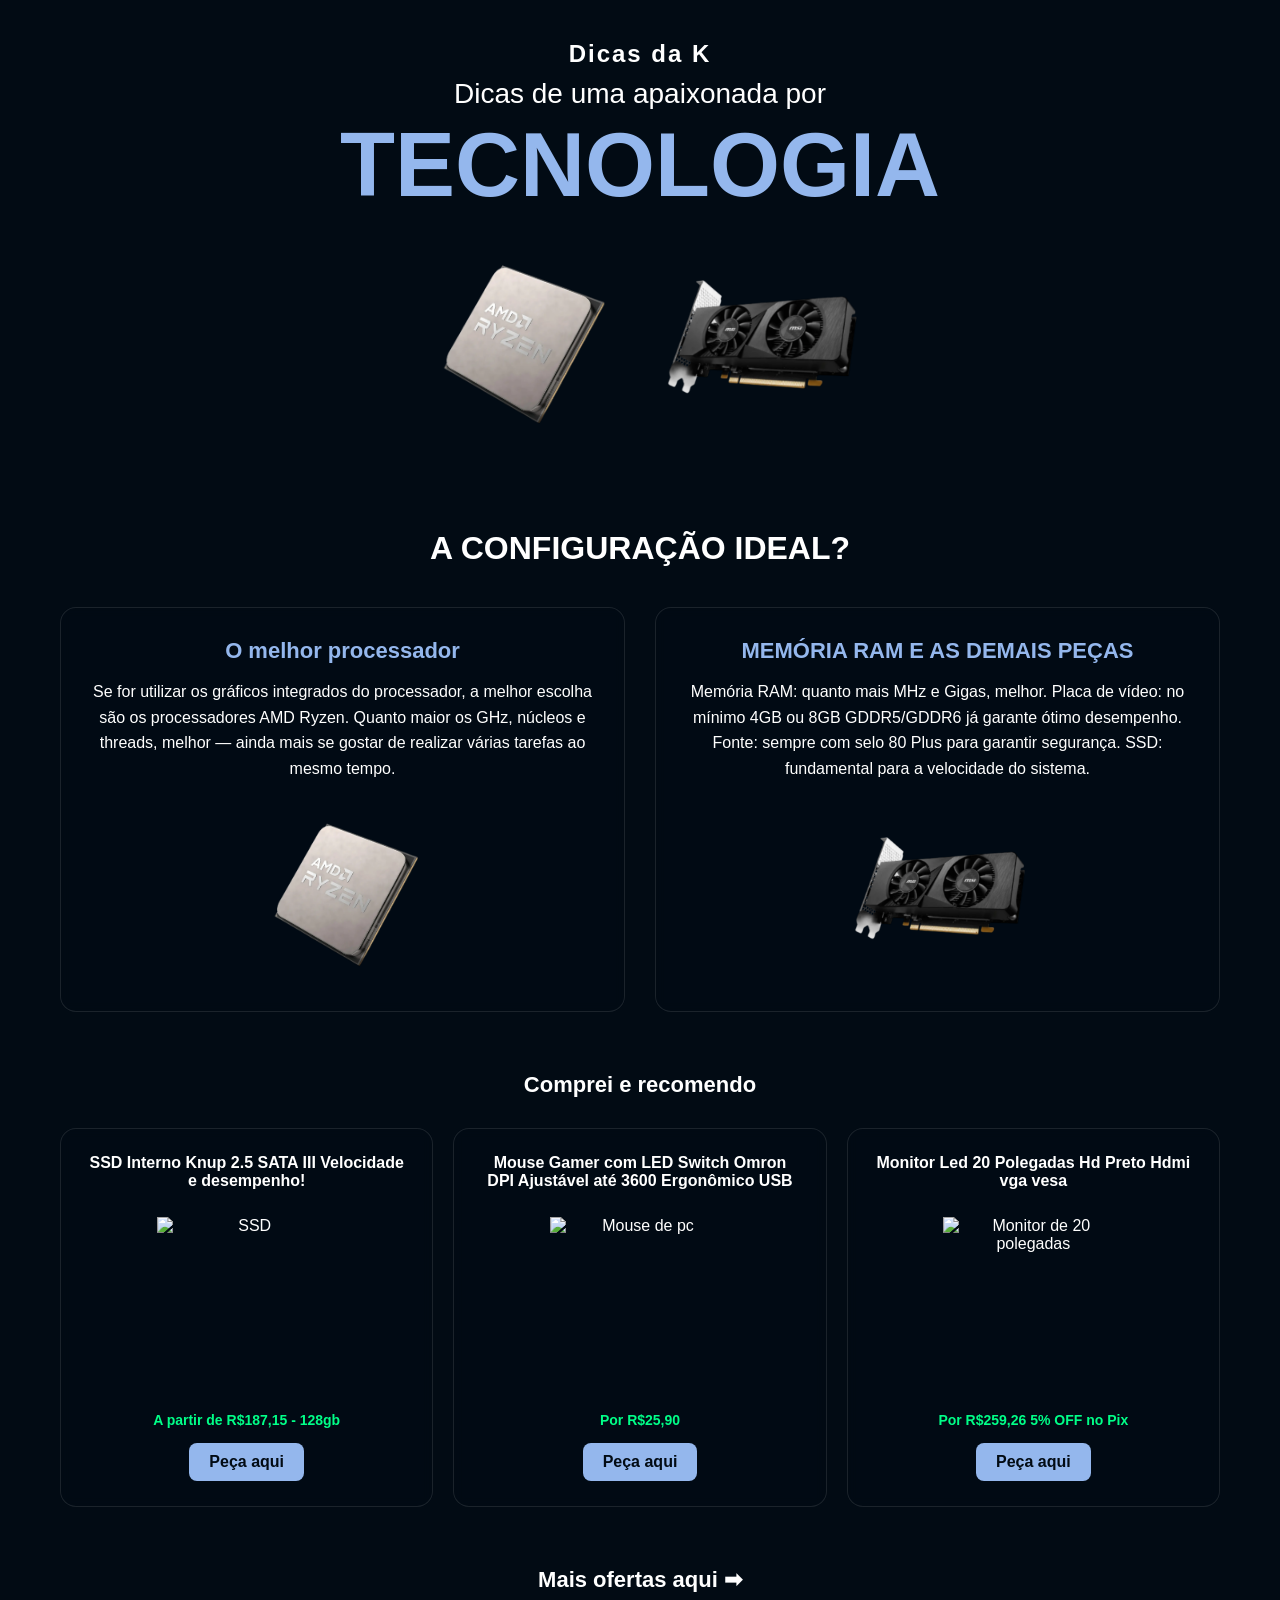
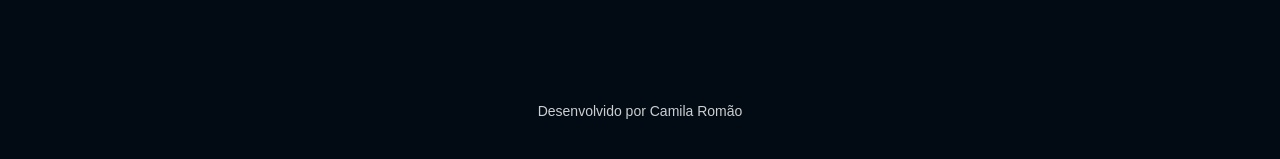
==== index.html @ dd5c5b50 "Add files via upload" ====
<!DOCTYPE html>
<html lang="pt-br">
<head>
    <meta charset="UTF-8">
    <meta name="viewport" content="width=device-width, initial-scale=1.0">
    <link rel="stylesheet" href="globals.css">
    <link rel="stylesheet" href="style.css">
    <title>Dicas da K</title>
</head>
<body>

    <canvas id="matrixCanvas"></canvas>

    <div class="site-wrapper">
        
        <header class="box">
            <h1 class="nome-site">Dicas da K</h1>
            <h2 class="titulo">Dicas de uma apaixonada por</h2>
            <p class="subtitulo">TECNOLOGIA</p>

            <div class="imagens-header">
                <img class="img-cabecalho" src="assets/processador.png" alt="Processador">
                <img class="img-cabecalho" src="assets/placadevideo.png" alt="Placa de Vídeo">
            </div>
        </header>

        <main class="dicas">
            <h2 class="dicas-titulo">A CONFIGURAÇÃO IDEAL?</h2>

            <div class="grid-dicas">
                <article class="card-dica">
                    <h2>O melhor processador</h2>
                    <p class="dica-cpu"> Se for utilizar os gráficos integrados do processador, a melhor escolha são os processadores AMD Ryzen. Quanto maior os GHz, núcleos e threads, melhor — ainda mais se gostar de realizar várias tarefas ao mesmo tempo.</p>
                    <img class="img-dica" src="assets/processador.png" alt="Processador">
                </article>

                <article class="card-dica">
                    <h2>MEMÓRIA RAM E AS DEMAIS PEÇAS</h2>
                    <p class="demais-pecas">Memória RAM: quanto mais MHz e Gigas, melhor. Placa de vídeo: no mínimo 4GB ou 8GB GDDR5/GDDR6 já garante ótimo desempenho. Fonte: sempre com selo 80 Plus para garantir segurança. SSD: fundamental para a velocidade do sistema.</p>
                    <img class="img-dica" src="assets/placadevideo.png" alt="Placa de vídeo">
                </article>
            </div>
        </main>


        <section class="secao-recomendo">
            <h2 class="Comprei-recomendo">Comprei e recomendo</h2> 

            <div class="grid-vendas">

                <div class="card-produto">
                    <h3 class="texto-produto">SSD Interno Knup 2.5 SATA III Velocidade e desempenho!</h3>
                    <img class="img-produto" src="https://down-br.img.susercontent.com/file/br-11134207-820m8-mpgzy8grnksm62@resize_w450_nl.webp" alt="SSD">
                    <p class="preco-produto">A partir de R$187,15 - 128gb</p>
                    <a class="btn-compra" href="https://s.shopee.com.br/5LBsvKRLIy" target="_blank" rel="noopener noreferrer">Peça aqui</a>
                </div>

                <div class="card-produto">
                    <h3 class="texto-produto">Mouse Gamer com LED Switch Omron DPI Ajustável até 3600 Ergonômico USB</h3>
                    <img class="img-produto" src="https://down-br.img.susercontent.com/file/br-11134207-7r98o-m8m84liip3f5a5@resize_w450_nl.webp" alt="Mouse de pc">
                    <p class="preco-produto">Por R$25,90</p>
                    <a class="btn-compra" href="https://s.shopee.com.br/7fZnhoZXbZ" target="_blank" rel="noopener noreferrer">Peça aqui</a>
                </div>

                <div class="card-produto">
                    <h3 class="texto-produto">Monitor Led 20 Polegadas Hd Preto Hdmi vga vesa</h3>
                    <img class="img-produto" src="https://http2.mlstatic.com/D_NQ_NP_2X_863840-MLA91950622835_092025-F.webp" alt="Monitor de 20 polegadas">
                    <p class="preco-produto">Por R$259,26 5% OFF no Pix</p>
                    <a class="btn-compra" href="https://meli.la/2xfaMqK" target="_blank" rel="noopener noreferrer">Peça aqui</a>
                </div>
            </div>

            <div class="mais-ofertas">
             <a class="mais-ofertas-aqui" href="https://meli.la/18ugMSY" target="_blank" rel="noopener noreferrer">Mais ofertas aqui ➡</a> 
            </div>
            </section>

        <footer>
            Desenvolvido por Camila Romão
        </footer>

    </div>

    <script src="script.js"></script>
</body>
</html>
---- globals.css ----
@import url("https://cdnjs.cloudflare.com/ajax/libs/meyer-reset/2.0/reset.min.css");

* {
    -webkit-font-smoothing: antialiased;
    box-sizing: border-box;
}

html,
body {
    margin: 0;
    min-height: 100%;
}

button:focus-visible {
    outline: 2px solid #4a90e2 !important;
    outline: -webkit-focus-ring-color auto 5px !important;
}

a {
    text-decoration: none;
}
---- style.css ----
* {
    margin: 0;
    padding: 0;
    box-sizing: border-box;
    font-family: 'Inter', Arial, Helvetica, sans-serif;
}

body {
    background-color: #020b14;
    color: #FFFFFF;
    overflow-x: hidden;
}

/* Canvas da animação Matrix no fundo */
#matrixCanvas {
    position: fixed;
    top: 0;
    left: 0;
    width: 100vw;
    height: 100vh;
    z-index: -1;
}

/* Wrapper centralizado */
.site-wrapper {
    width: 100%;
    max-width: 1200px;
    margin: 0 auto;
    padding: 20px;
    display: flex;
    flex-direction: column;
    gap: 60px;
}

/* ==========================================================
   HEADER / HERO
   ========================================================== */
.box {
    display: flex;
    flex-direction: column;
    align-items: center;
    text-align: center;
    padding-top: 20px;
}

.nome-site {
    font-size: 24px;
    letter-spacing: 2px;
    margin-bottom: 10px;
}

.titulo {
    font-size: 28px;
    font-weight: 400;
}

.subtitulo {
    font-size: 90px;
    font-weight: 800;
    line-height: 1;
    margin: 10px 0 30px 0;
    color: #94B7ED;
}

.imagens-header {
    display: flex;
    justify-content: center;
    gap: 40px;
    margin-bottom: 30px;
}

.img-cabecalho {
    width: 200px;
    height: 200px;
    object-fit: contain;
}

.dicas-abaixo, .mercado-livre {
    font-size: 18px;
    color: #FFFFFF;
    text-decoration: none;
    font-weight: 600;
}

.mercado-livre:hover {
    color: #94B7ED;
}

/* ==========================================================
   DICAS
   ========================================================== */
.dicas-titulo {
    text-align: center;
    font-size: 32px;
    margin-bottom: 40px;
}

.grid-dicas {
    display: flex;
    gap: 30px;
}

.card-dica {
    background: rgba(2, 11, 20, 0.75);
    border: 1px solid rgba(255, 255, 255, 0.1);
    border-radius: 16px;
    padding: 30px;
    flex: 1;
    display: flex;
    flex-direction: column;
    align-items: center;
    text-align: center;
    backdrop-filter: blur(5px);
}

.card-dica h2 {
    font-size: 22px;
    margin-bottom: 15px;
    color: #94B7ED;
}

.card-dica p {
    font-size: 16px;
    line-height: 1.6;
    margin-bottom: 20px;
}

.img-dica {
    width: 180px;
    height: 180px;
    object-fit: contain;
    margin-top: auto;
}

/* ==========================================================
   VENDAS / OFERTAS
   ========================================================== */
.secao-recomendo {
    display: flex;
    flex-direction: column;
    align-items: center;
}

.Comprei-recomendo {
    font-size: 22px;
    color: #FFFFFF;
    text-decoration: none;
    margin-bottom: 30px;
    font-weight: bold;
}

.grid-vendas {
    display: flex;
    justify-content: space-between;
    gap: 20px;
    width: 100%;
}

.card-produto {
    background: rgba(2, 11, 20, 0.75);
    border: 1px solid rgba(255, 255, 255, 0.1);
    border-radius: 16px;
    padding: 25px;
    flex: 1;
    display: flex;
    flex-direction: column;
    align-items: center;
    text-align: center;
    backdrop-filter: blur(5px);
}

.texto-produto {
    font-size: 16px;
    min-height: 48px;
    margin-bottom: 15px;
}

.img-produto {
    width: 180px;
    height: 180px;
    object-fit: contain;
    margin-bottom: 15px;
}

.preco-produto {
    font-size: 14px;
    color: #00ff88;
    margin-bottom: 15px;
    font-weight: bold;
}

.btn-compra {
    background-color: #94B7ED;
    color: #020b14;
    padding: 10px 20px;
    border-radius: 8px;
    text-decoration: none;
    font-weight: bold;
    transition: 0.3s;
}

.btn-compra:hover {
    background-color: #ffffff;
}


.mais-ofertas {
    display: flex;
    flex-direction: column;
    align-items: center;
    margin-top: 60px;
}

.mais-ofertas-aqui {
    font-size: 22px;
    color: #FFFFFF;
    text-decoration: none;
    margin-bottom: 30px;
    font-weight: bold;
}

/* ==========================================================
   RODAPÉ
   ========================================================== */
footer {
    text-align: center;
    padding: 20px 0;
    font-size: 14px;
    opacity: 0.8;
}

/* ==========================================================
   RESPONSIVO (DISPOSITIVOS MÓVEIS / CELULAR)
   ========================================================== */
@media (max-width: 768px) {
    .subtitulo {
        font-size: 50px;
    }

    .imagens-header {
        flex-direction: column;
        align-items: center;
        gap: 20px;
    }

    .grid-dicas, .grid-vendas {
        flex-direction: column;
    }

    .texto-produto {
        min-height: auto;
    }
}
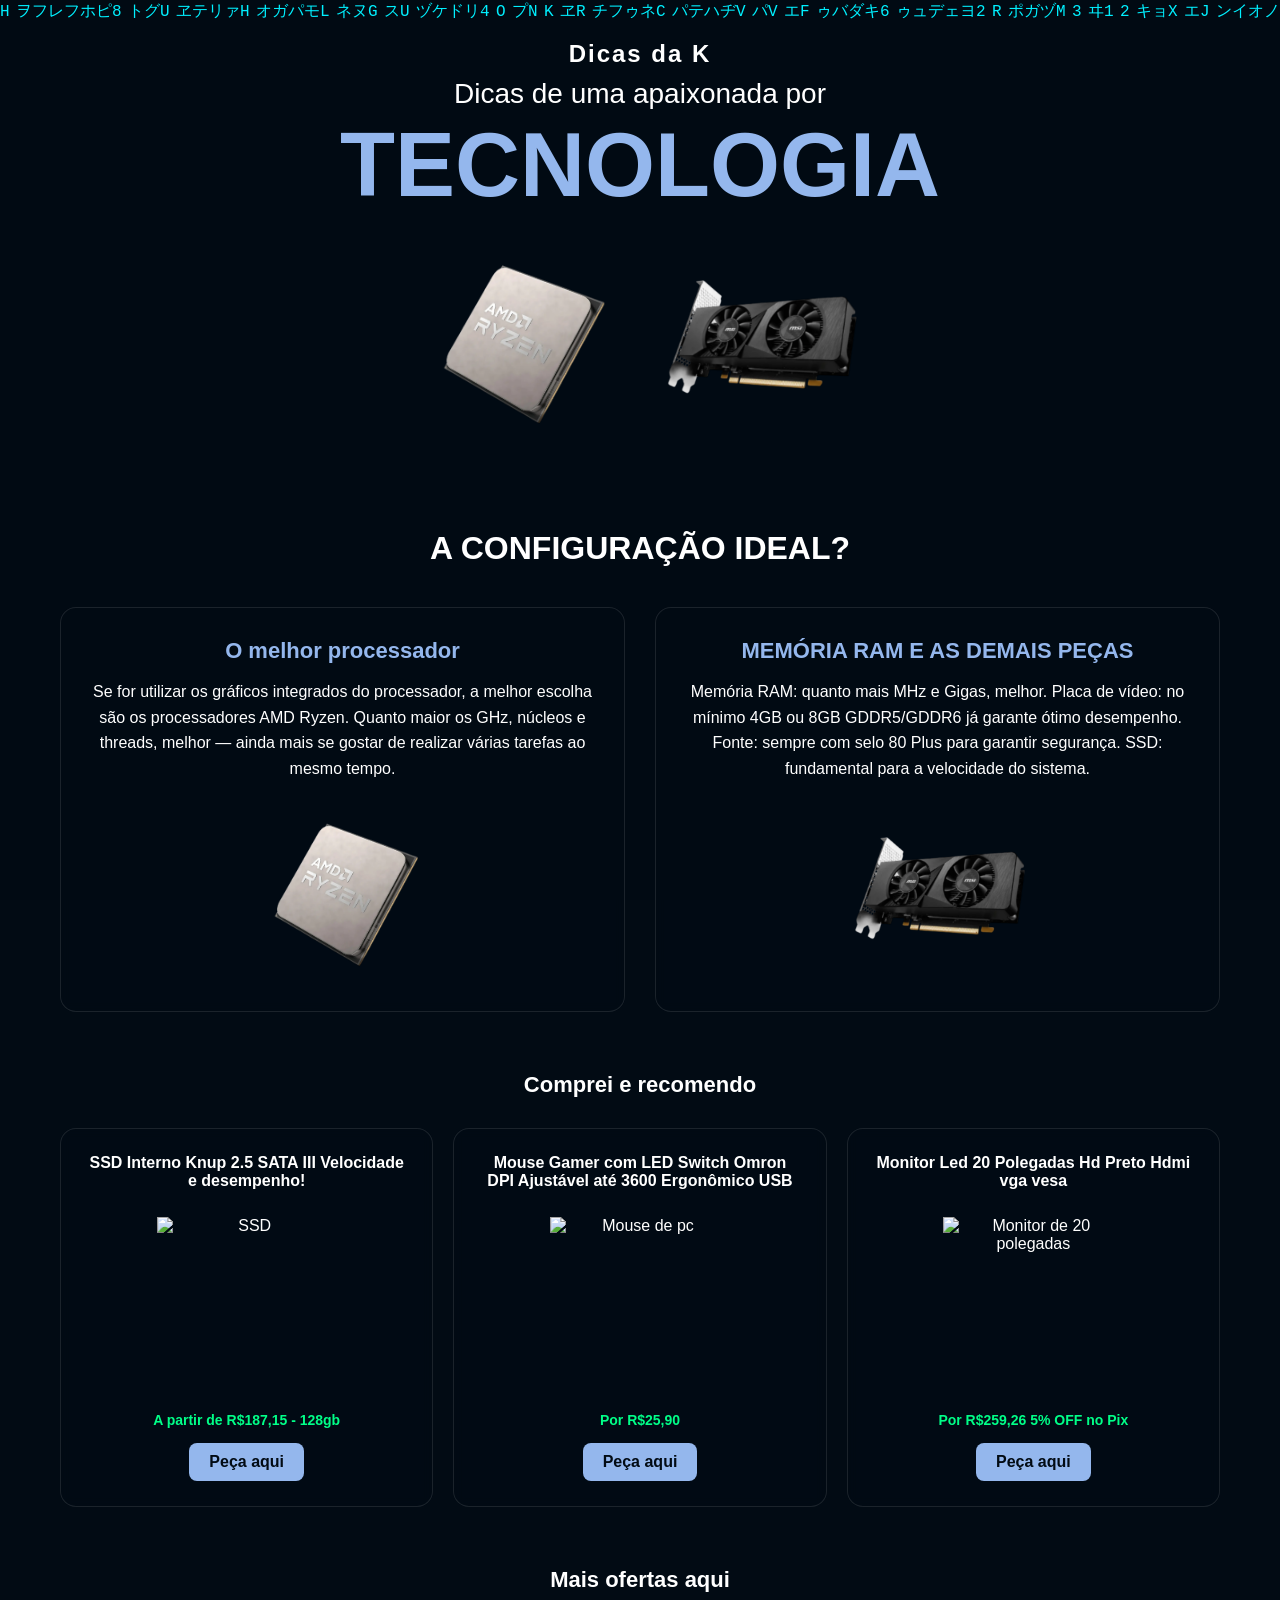
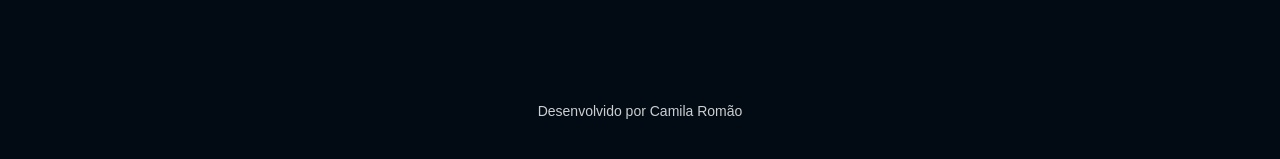
==== commit 6820ed84: "Update index.html" ====
--- a/index.html
+++ b/index.html
@@ -71,7 +71,7 @@
             </div>
 
             <div class="mais-ofertas">
-             <a class="mais-ofertas-aqui" href="https://meli.la/18ugMSY" target="_blank" rel="noopener noreferrer">Mais ofertas aqui ➡</a> 
+             <a class="mais-ofertas-aqui" href="https://meli.la/18ugMSY" target="_blank" rel="noopener noreferrer">Mais ofertas aqui</a> 
             </div>
             </section>
 
@@ -83,4 +83,4 @@
 
     <script src="script.js"></script>
 </body>
-</html>+</html>
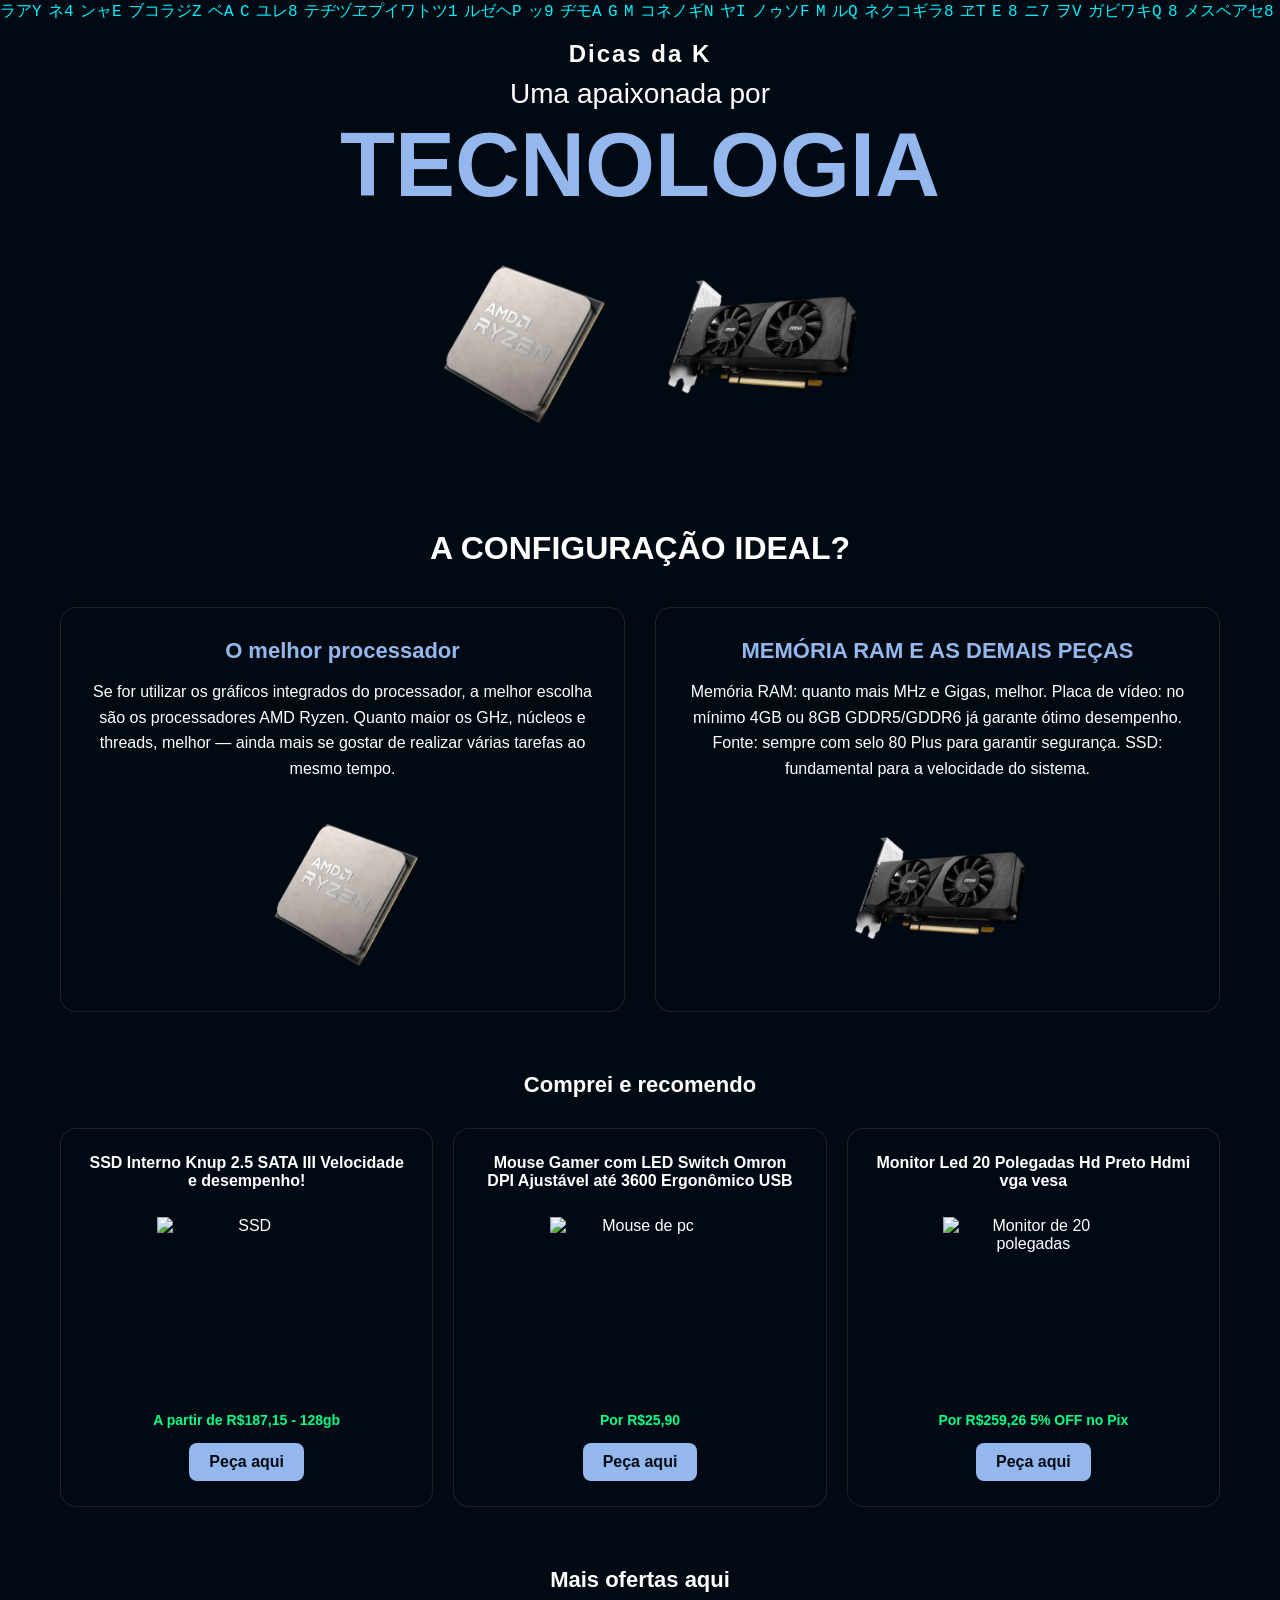
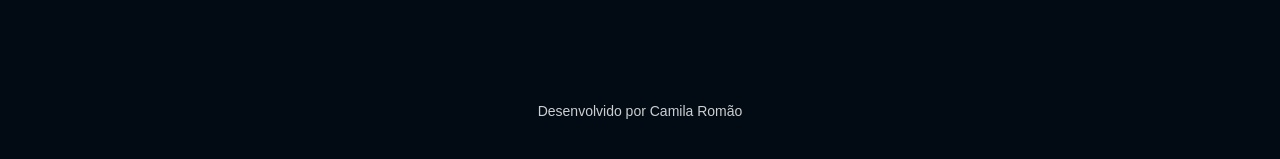
==== commit edfdb9e1: "Update index.html" ====
--- a/index.html
+++ b/index.html
@@ -15,7 +15,7 @@
         
         <header class="box">
             <h1 class="nome-site">Dicas da K</h1>
-            <h2 class="titulo">Dicas de uma apaixonada por</h2>
+            <h2 class="titulo">Uma apaixonada por</h2>
             <p class="subtitulo">TECNOLOGIA</p>
 
             <div class="imagens-header">
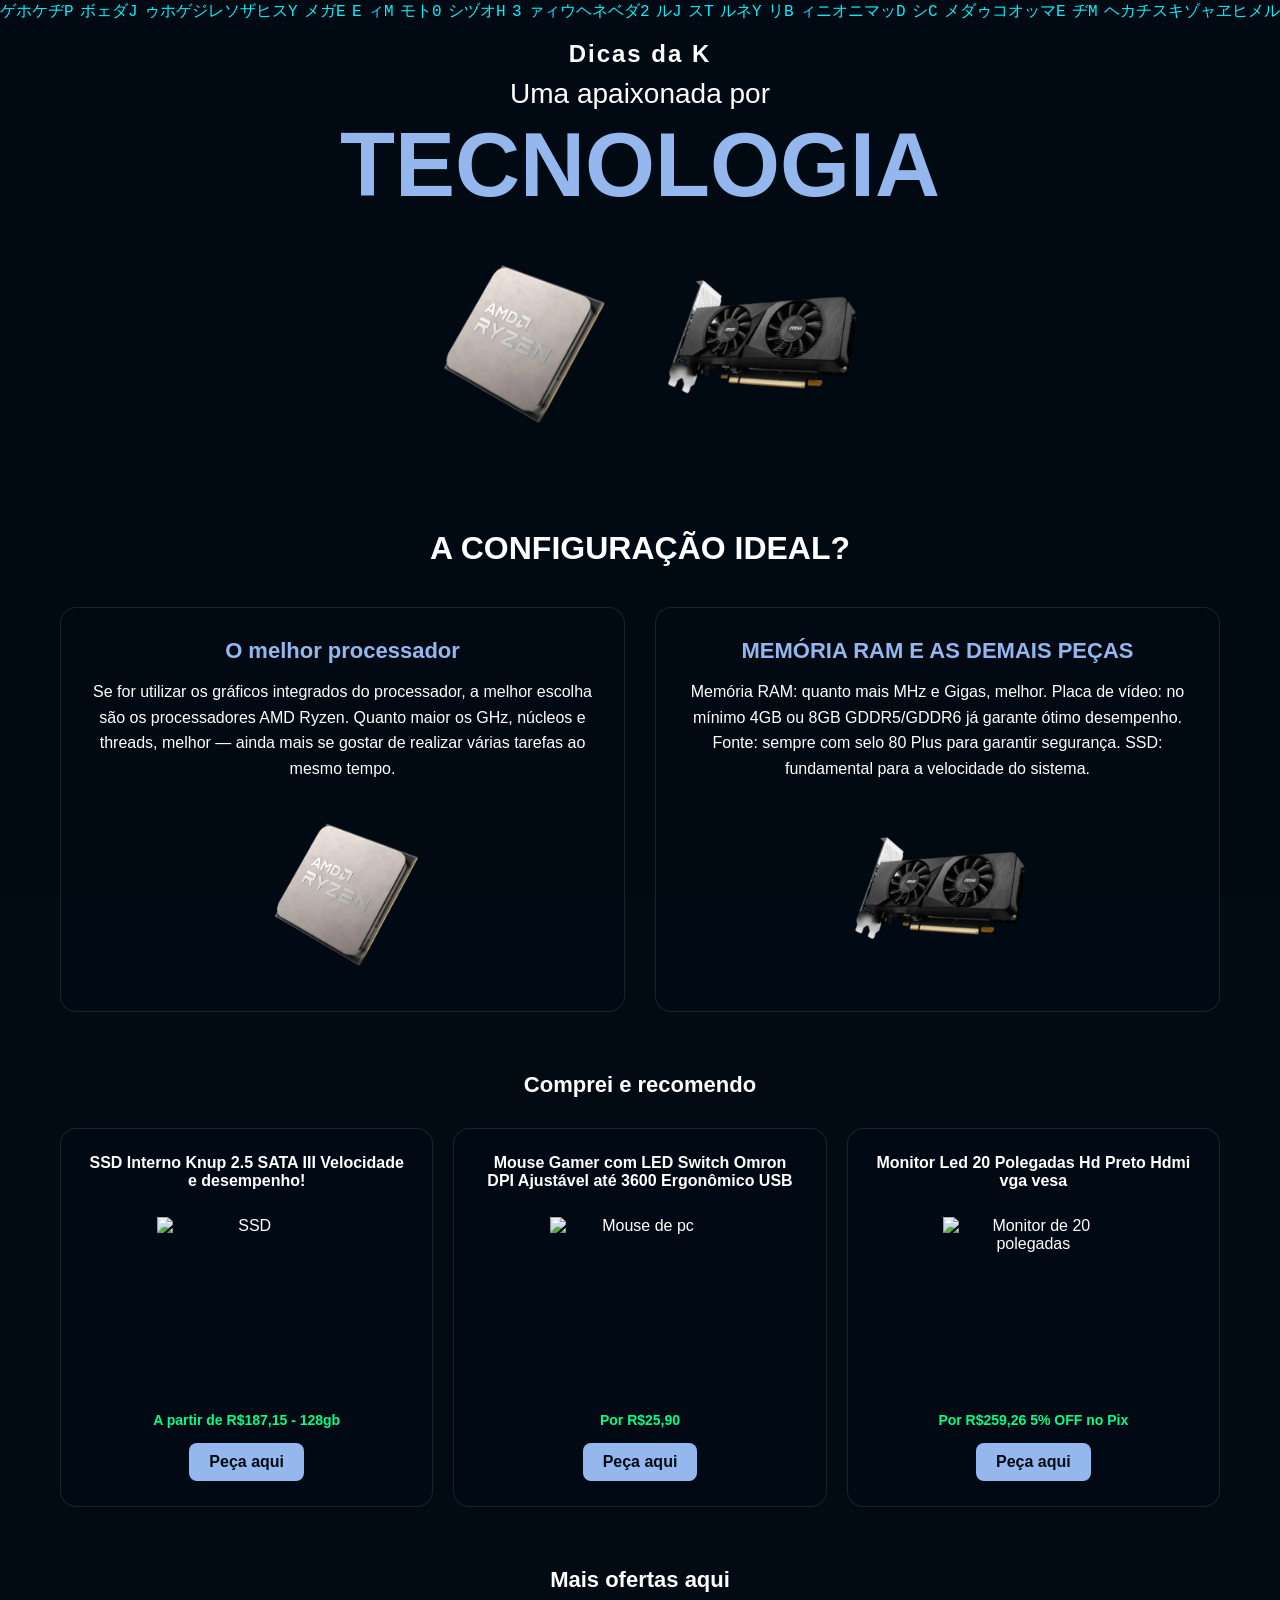
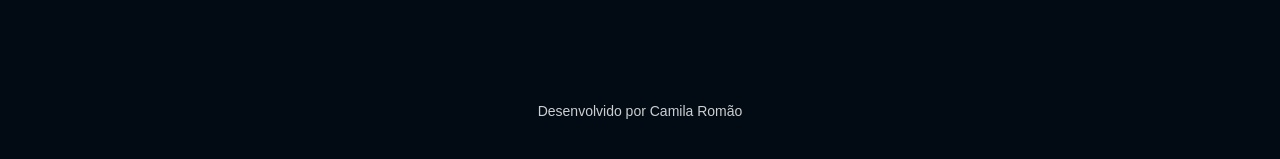
==== commit 9d08bc56: "Update index.html" ====
--- a/index.html
+++ b/index.html
@@ -71,7 +71,7 @@
             </div>
 
             <div class="mais-ofertas">
-             <a class="mais-ofertas-aqui" href="https://meli.la/18ugMSY" target="_blank" rel="noopener noreferrer">Mais ofertas aqui</a> 
+             <a class="mais-ofertas-aqui" href="promo.html" target="_blank" rel="noopener noreferrer">Mais ofertas aqui</a> 
             </div>
             </section>
 
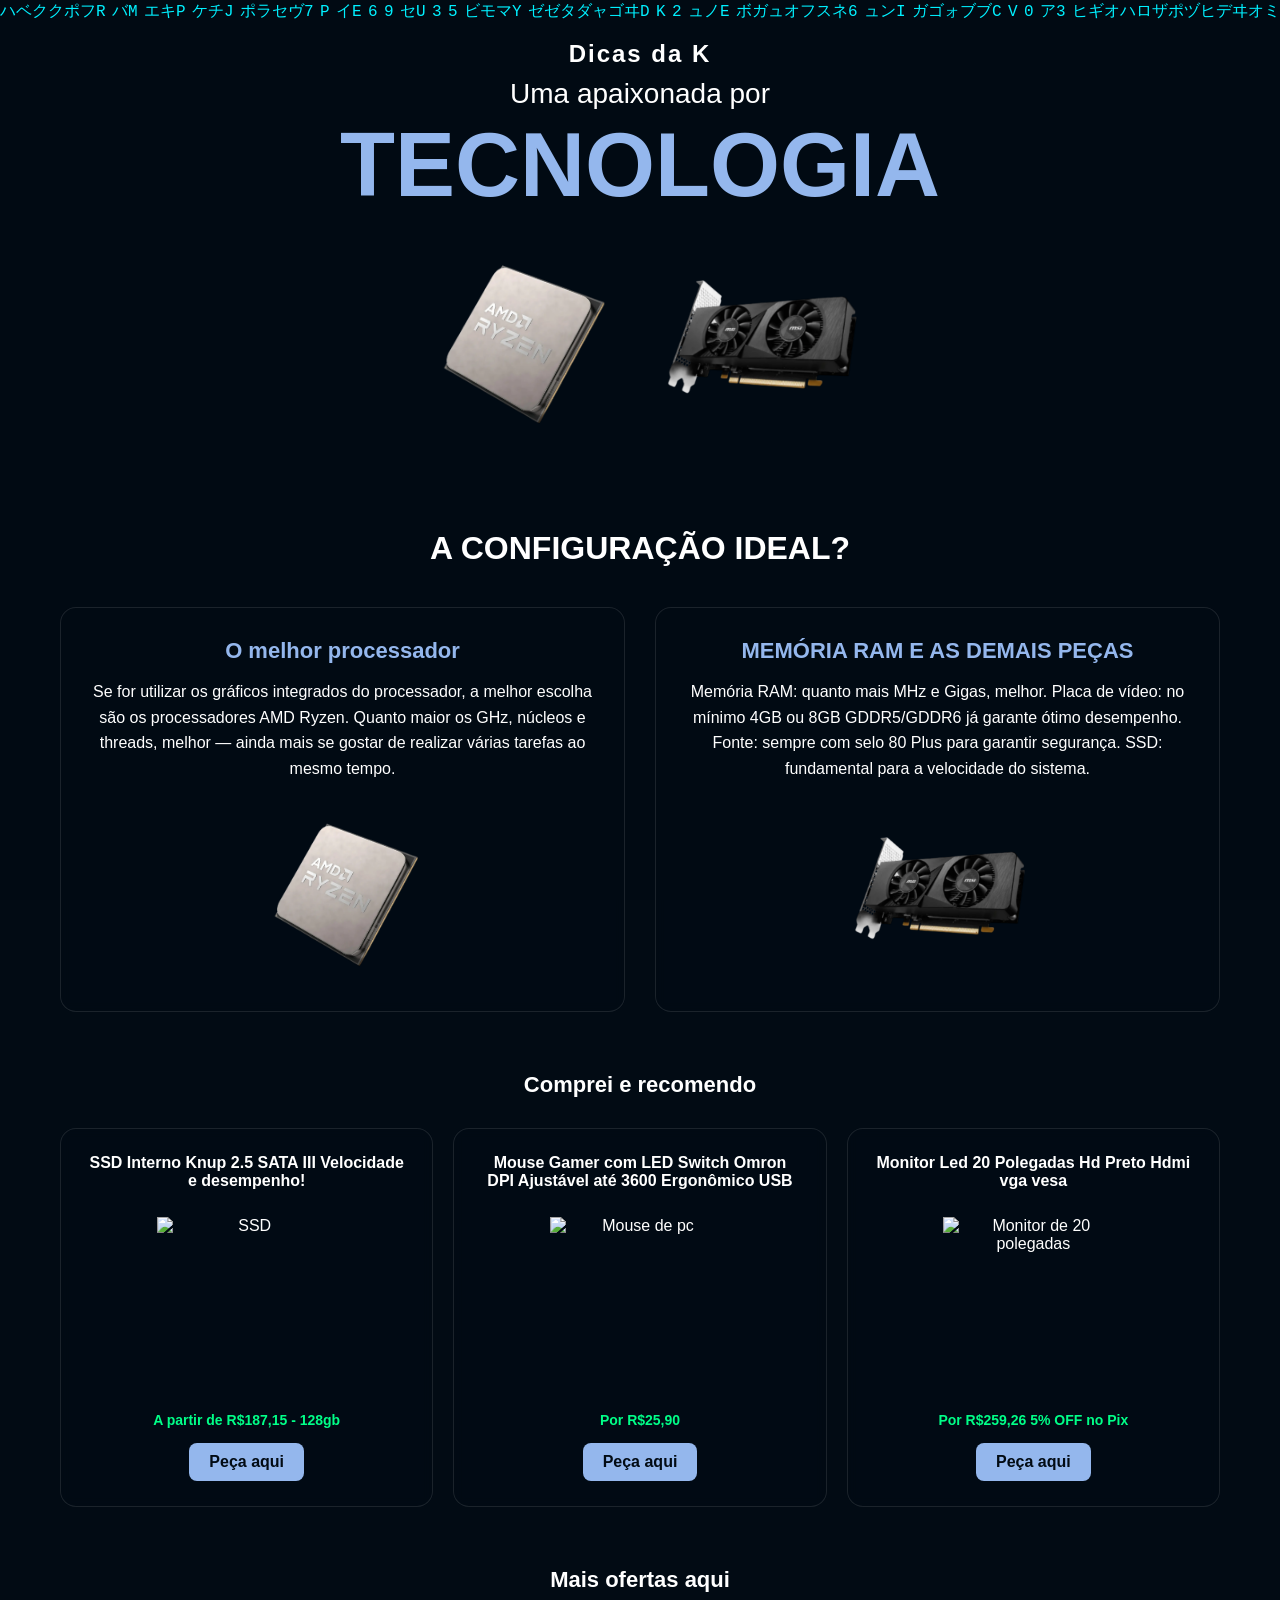
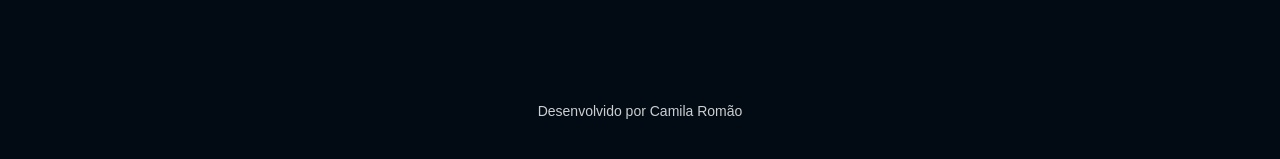
==== commit c106877e: "Add files via upload" ====
--- a/index.html
+++ b/index.html
@@ -29,19 +29,20 @@
 
             <div class="grid-dicas">
                 <article class="card-dica">
+                  
                     <h2>O melhor processador</h2>
                     <p class="dica-cpu"> Se for utilizar os gráficos integrados do processador, a melhor escolha são os processadores AMD Ryzen. Quanto maior os GHz, núcleos e threads, melhor — ainda mais se gostar de realizar várias tarefas ao mesmo tempo.</p>
                     <img class="img-dica" src="assets/processador.png" alt="Processador">
                 </article>
 
                 <article class="card-dica">
+                    
                     <h2>MEMÓRIA RAM E AS DEMAIS PEÇAS</h2>
                     <p class="demais-pecas">Memória RAM: quanto mais MHz e Gigas, melhor. Placa de vídeo: no mínimo 4GB ou 8GB GDDR5/GDDR6 já garante ótimo desempenho. Fonte: sempre com selo 80 Plus para garantir segurança. SSD: fundamental para a velocidade do sistema.</p>
                     <img class="img-dica" src="assets/placadevideo.png" alt="Placa de vídeo">
                 </article>
             </div>
         </main>
-
 
         <section class="secao-recomendo">
             <h2 class="Comprei-recomendo">Comprei e recomendo</h2> 
@@ -83,4 +84,4 @@
 
     <script src="script.js"></script>
 </body>
-</html>
+</html>
--- a/style.css
+++ b/style.css
@@ -32,6 +32,7 @@
     gap: 60px;
 }
 
+
 /* ==========================================================
    HEADER / HERO
    ========================================================== */
@@ -203,7 +204,6 @@
     background-color: #ffffff;
 }
 
-
 .mais-ofertas {
     display: flex;
     flex-direction: column;
@@ -218,6 +218,11 @@
     margin-bottom: 30px;
     font-weight: bold;
 }
+
+.mais-ofertas-aqui:hover {
+   color:#00ff88 ;
+}
+
 
 /* ==========================================================
    RODAPÉ
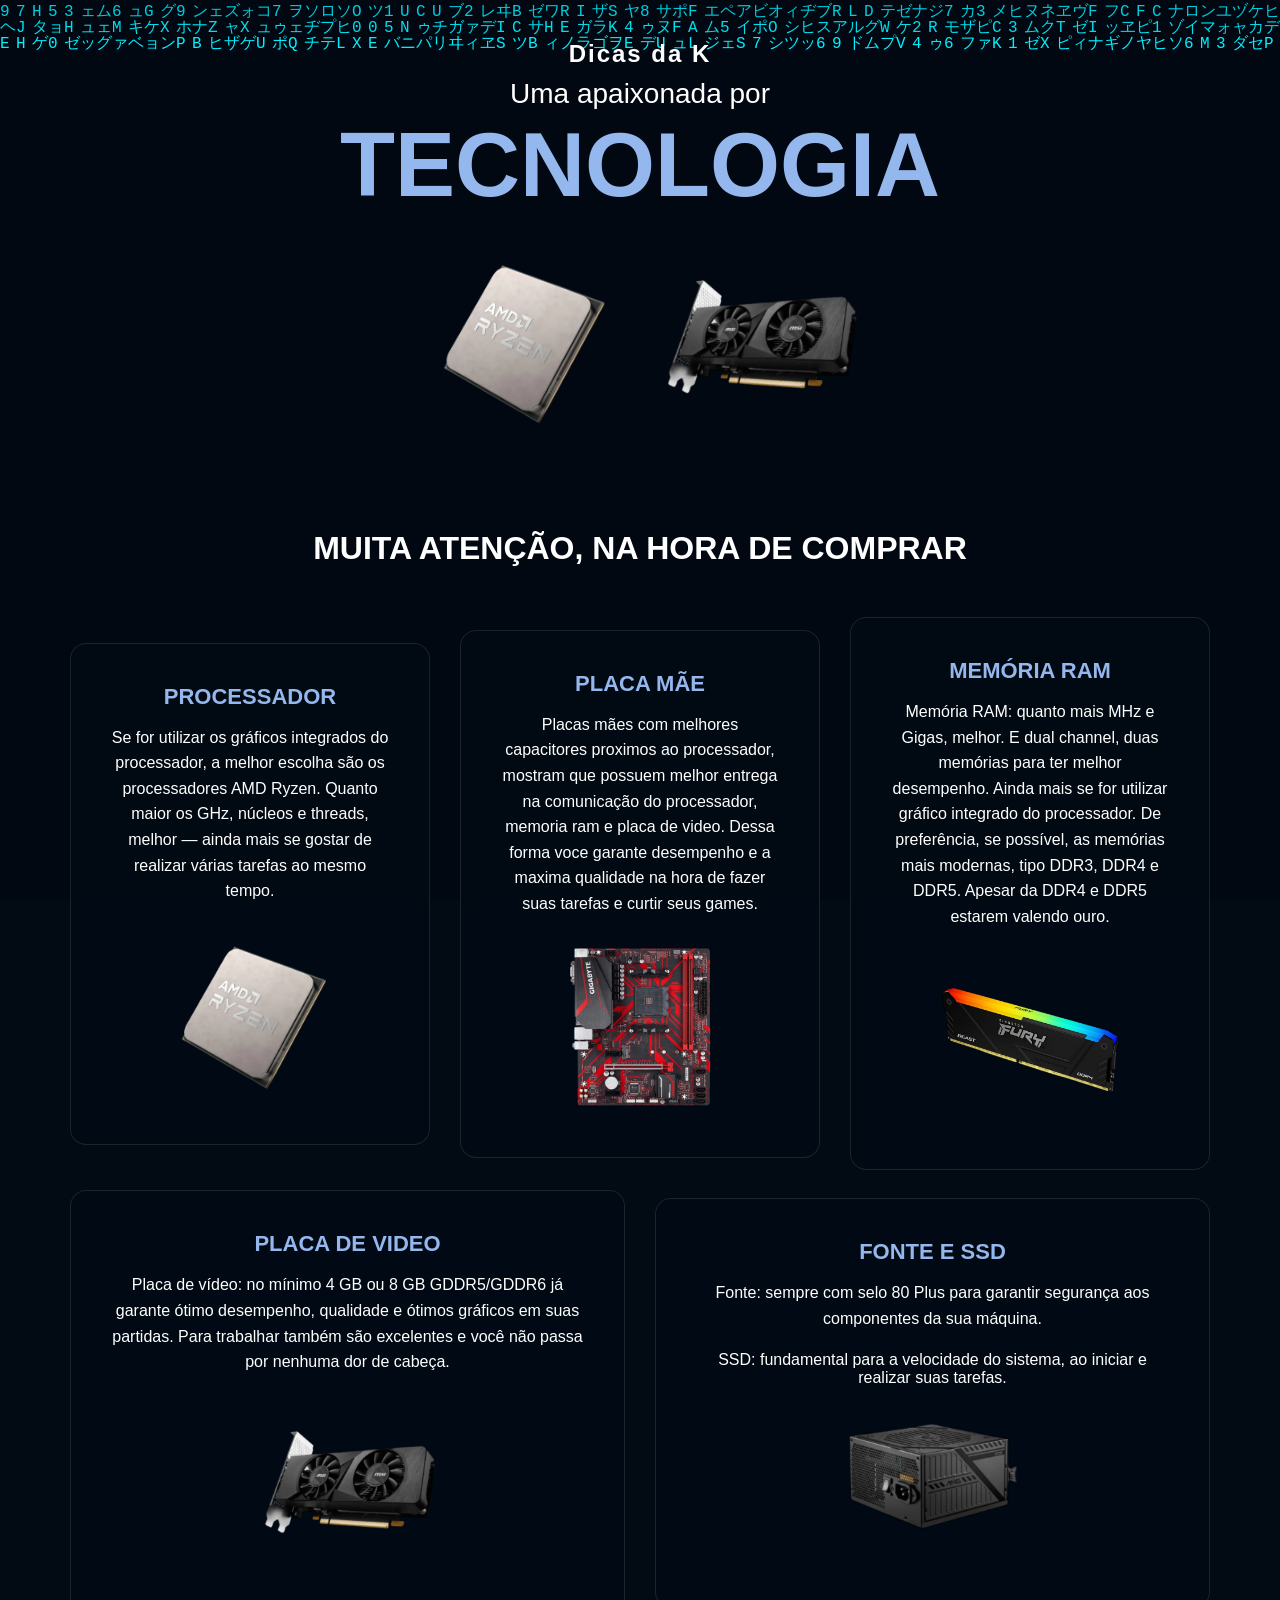
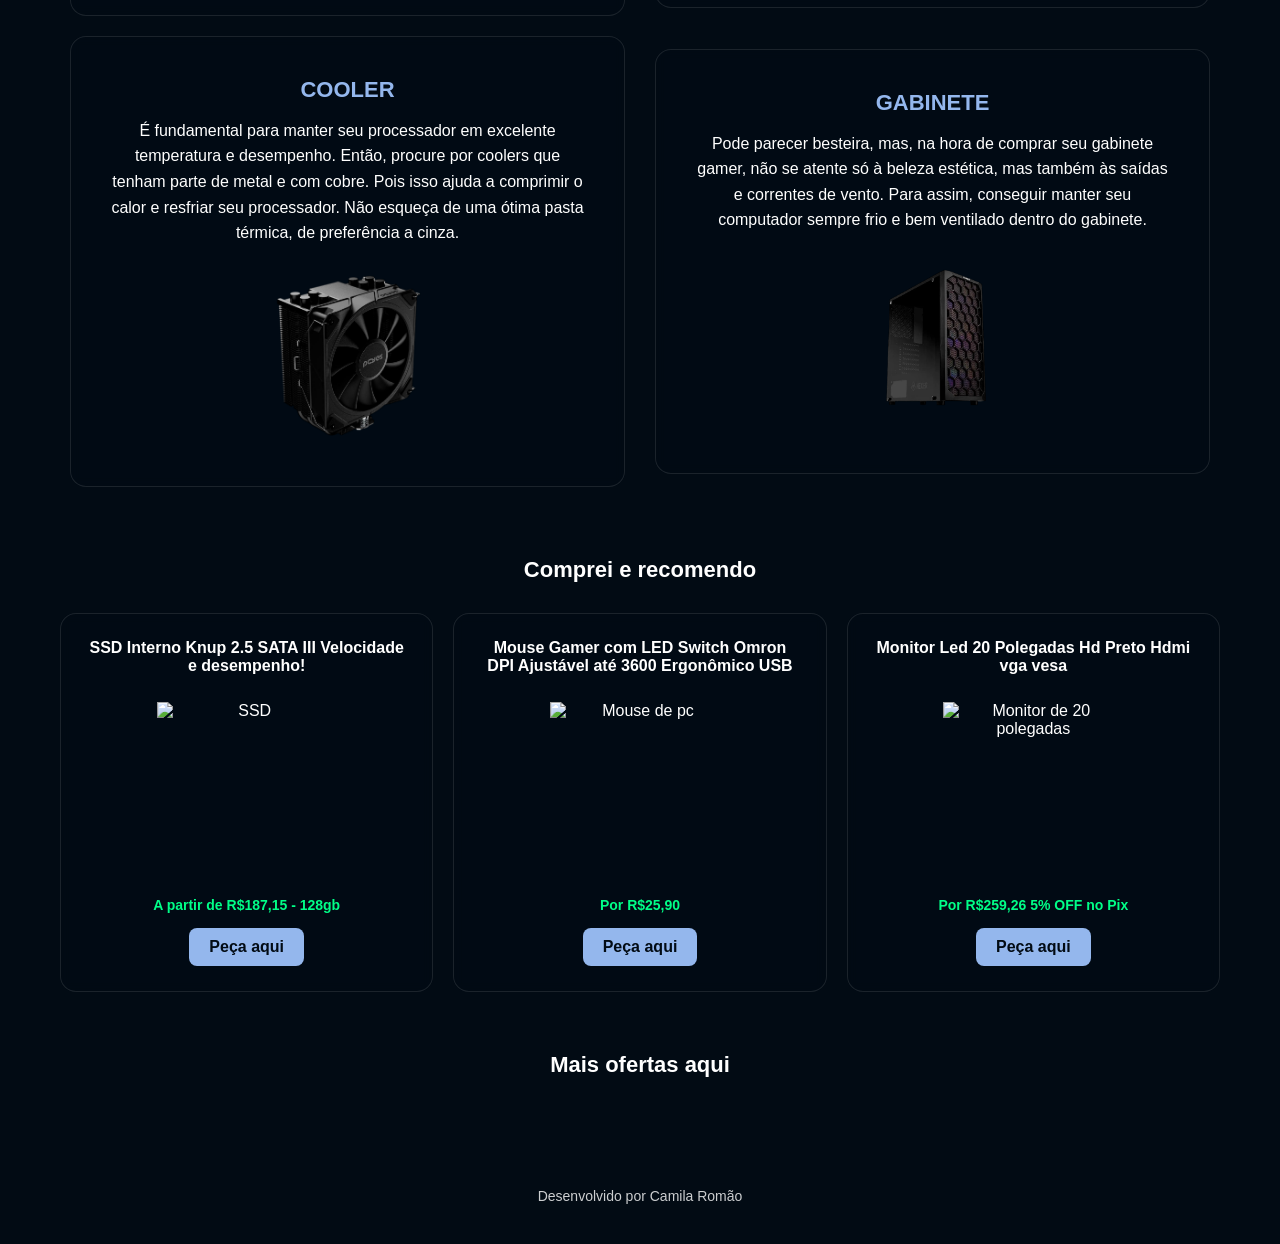
==== commit 7b359016: "Add files via upload" ====
--- a/index.html
+++ b/index.html
@@ -25,23 +25,62 @@
         </header>
 
         <main class="dicas">
-            <h2 class="dicas-titulo">A CONFIGURAÇÃO IDEAL?</h2>
+            <h2 class="dicas-titulo">MUITA ATENÇÃO, NA HORA DE COMPRAR</h2>
 
-            <div class="grid-dicas">
+            <section class="grid-dicas">
                 <article class="card-dica">
-                  
-                    <h2>O melhor processador</h2>
-                    <p class="dica-cpu"> Se for utilizar os gráficos integrados do processador, a melhor escolha são os processadores AMD Ryzen. Quanto maior os GHz, núcleos e threads, melhor — ainda mais se gostar de realizar várias tarefas ao mesmo tempo.</p>
+               <h2 class="Peça">PROCESSADOR</h2>
+                    <p class="dica"> Se for utilizar os gráficos integrados do processador, a melhor escolha são os processadores AMD Ryzen. Quanto maior os GHz, núcleos e threads, melhor — ainda mais se gostar de realizar várias tarefas ao mesmo tempo.</p>  
                     <img class="img-dica" src="assets/processador.png" alt="Processador">
-                </article>
+                    </article>
 
+                     <article class="card-dica">
+                      <h2 class="Peça">PLACA MÃE</h2>
+                    <p class="dica">Placas mães com melhores capacitores proximos ao processador, mostram que possuem melhor entrega na comunicação do processador, memoria ram e placa de video. Dessa forma voce garante desempenho e a maxima qualidade na hora de fazer suas tarefas e curtir seus games.</p>
+                    <img class="img-dica" src="assets/placa-mãe.png" alt="Placa mãe">
+                    </article>
+
+                    <article class="card-dica">
+                    <h2 class="Peça">MEMÓRIA RAM</h2>
+                    <p class="dica">Memória RAM: quanto mais MHz e Gigas, melhor. E dual channel, duas memórias para ter melhor desempenho. Ainda mais se for utilizar gráfico integrado do processador. De preferência, se possível, as memórias mais modernas, tipo DDR3, DDR4 e DDR5. Apesar da DDR4 e DDR5 estarem valendo ouro.</p>
+                    <img class="img-dica" src="assets/memoria-ram.png" alt="Memoria ram">
+                    </article>
+                </section>
+
+                <section class="grid-dicas">
+
+                 <article class="card-dica">
+                     <h2 class="Peça">PLACA DE VIDEO</h2>
+                    <p class="dica">Placa de vídeo: no mínimo 4 GB ou 8 GB GDDR5/GDDR6 já garante ótimo desempenho, qualidade e ótimos gráficos em suas partidas. Para trabalhar também são excelentes e você não passa por nenhuma dor de cabeça.
+                    </p>
+                    <img class="img-dica" src="assets/placadevideo.png" alt="Placa de vídeo">
+                    </article>
+
+                    <article class="card-dica">
+                      <h2 class="Peça">FONTE E SSD</h2>
+                    <p class="dica">Fonte: sempre com selo 80 Plus para garantir segurança aos componentes da sua máquina.</p> 
+                    <p> SSD: fundamental para a velocidade do sistema, ao iniciar e realizar suas tarefas.</p>
+                    <img class="img-dica" src="assets/fonte.png" alt="Fonte do computador">
+                    </article>
+                    </section>
+            </section>
+            
+            <section class="grid-dicas">
                 <article class="card-dica">
-                    
-                    <h2>MEMÓRIA RAM E AS DEMAIS PEÇAS</h2>
-                    <p class="demais-pecas">Memória RAM: quanto mais MHz e Gigas, melhor. Placa de vídeo: no mínimo 4GB ou 8GB GDDR5/GDDR6 já garante ótimo desempenho. Fonte: sempre com selo 80 Plus para garantir segurança. SSD: fundamental para a velocidade do sistema.</p>
-                    <img class="img-dica" src="assets/placadevideo.png" alt="Placa de vídeo">
-                </article>
-            </div>
+                    <h2 class="Peça">COOLER</h2>
+                    <p class="dica">É fundamental para manter seu processador em excelente temperatura e desempenho. Então, procure por coolers que tenham parte de metal e com cobre. Pois isso ajuda a comprimir o calor e resfriar seu processador.
+                    Não esqueça de uma ótima pasta térmica, de preferência a cinza.
+                    </p>
+                    <img class="img-dica" src="assets/cooler.png" alt="Cooler">
+                    </article>
+
+                    <article class="card-dica">
+                      <h2 class="Peça">GABINETE</h2>
+                    <p class="dica">Pode parecer besteira, mas, na hora de comprar seu gabinete gamer, não se atente só à beleza estética, mas também às saídas e correntes de vento. Para assim, conseguir manter seu computador sempre frio e bem ventilado dentro do gabinete.
+</p>
+                    <img class="img-dica" src="assets/gabinete.png" alt="Gabinete">
+                    </article>
+            </section>
         </main>
 
         <section class="secao-recomendo">
--- a/style.css
+++ b/style.css
@@ -2,13 +2,13 @@
     margin: 0;
     padding: 0;
     box-sizing: border-box;
-    font-family: 'Inter', Arial, Helvetica, sans-serif;
 }
 
 body {
     background-color: #020b14;
     color: #FFFFFF;
     overflow-x: hidden;
+    font-family: Arial, Helvetica, sans-serif;
 }
 
 /* Canvas da animação Matrix no fundo */
@@ -99,13 +99,16 @@
 .grid-dicas {
     display: flex;
     gap: 30px;
+    align-items: center;
+    text-align: center;
+    padding: 10px;
 }
 
 .card-dica {
     background: rgba(2, 11, 20, 0.75);
     border: 1px solid rgba(255, 255, 255, 0.1);
     border-radius: 16px;
-    padding: 30px;
+    padding: 40px;
     flex: 1;
     display: flex;
     flex-direction: column;
@@ -114,13 +117,13 @@
     backdrop-filter: blur(5px);
 }
 
-.card-dica h2 {
+.Peça {
     font-size: 22px;
     margin-bottom: 15px;
     color: #94B7ED;
 }
 
-.card-dica p {
+.dica {
     font-size: 16px;
     line-height: 1.6;
     margin-bottom: 20px;
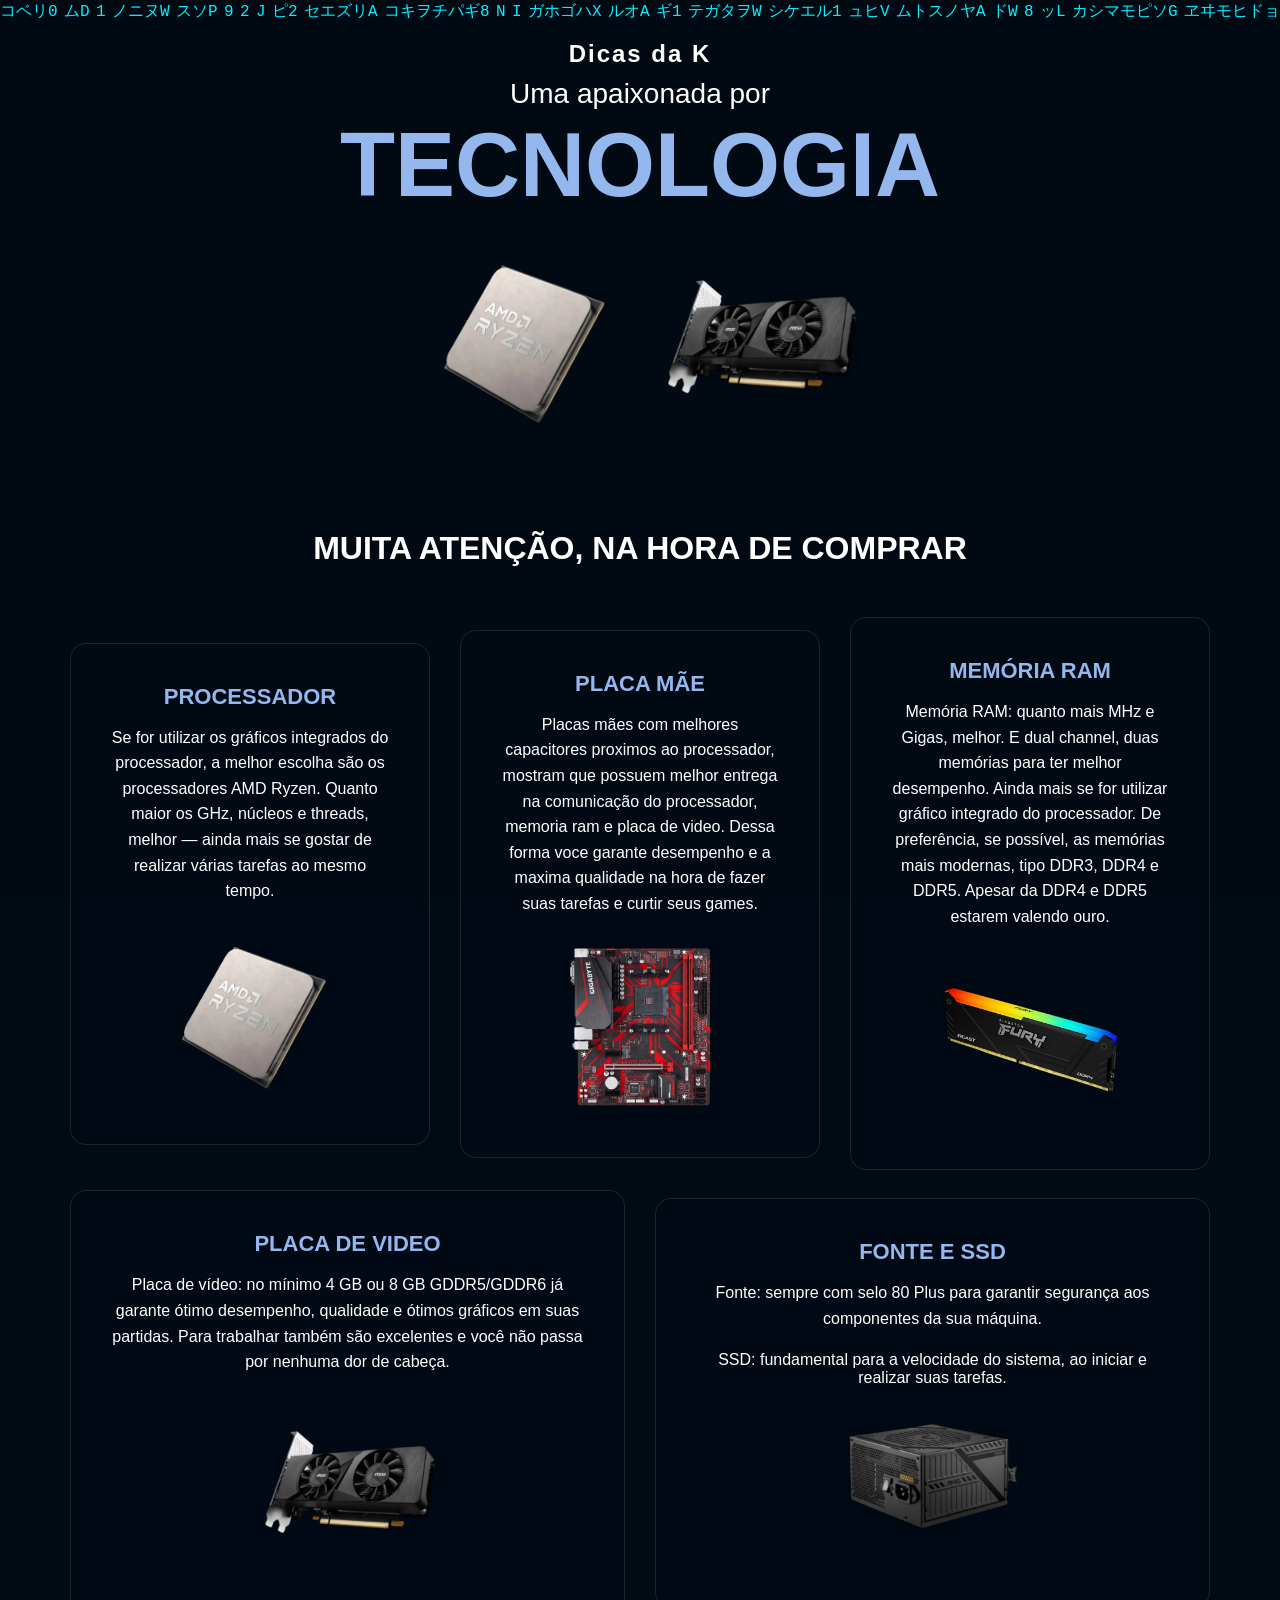
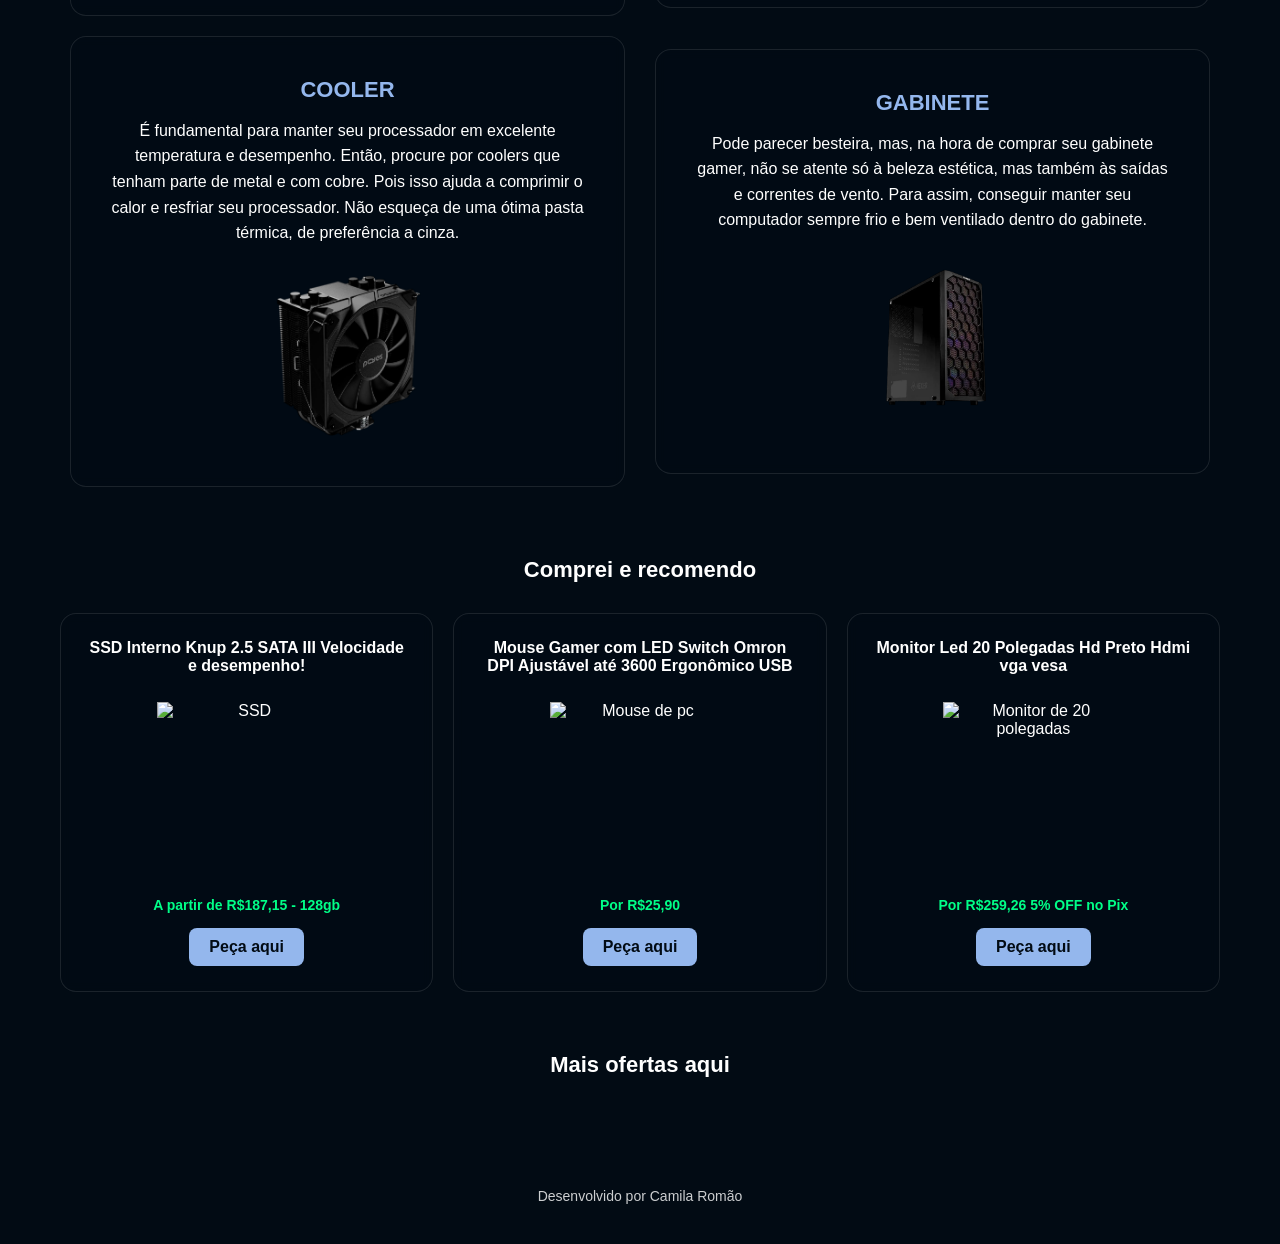
==== commit 6956b814: "Update index.html" ====
--- a/index.html
+++ b/index.html
@@ -111,7 +111,7 @@
             </div>
 
             <div class="mais-ofertas">
-             <a class="mais-ofertas-aqui" href="promo.html" target="_blank" rel="noopener noreferrer">Mais ofertas aqui</a> 
+             <a class="mais-ofertas-aqui" href="https://collshp.com/colecaocamilaachadinhos/category/2651714" target="_blank" rel="noopener noreferrer">Mais ofertas aqui</a> 
             </div>
             </section>
 
@@ -123,4 +123,4 @@
 
     <script src="script.js"></script>
 </body>
-</html>+</html>
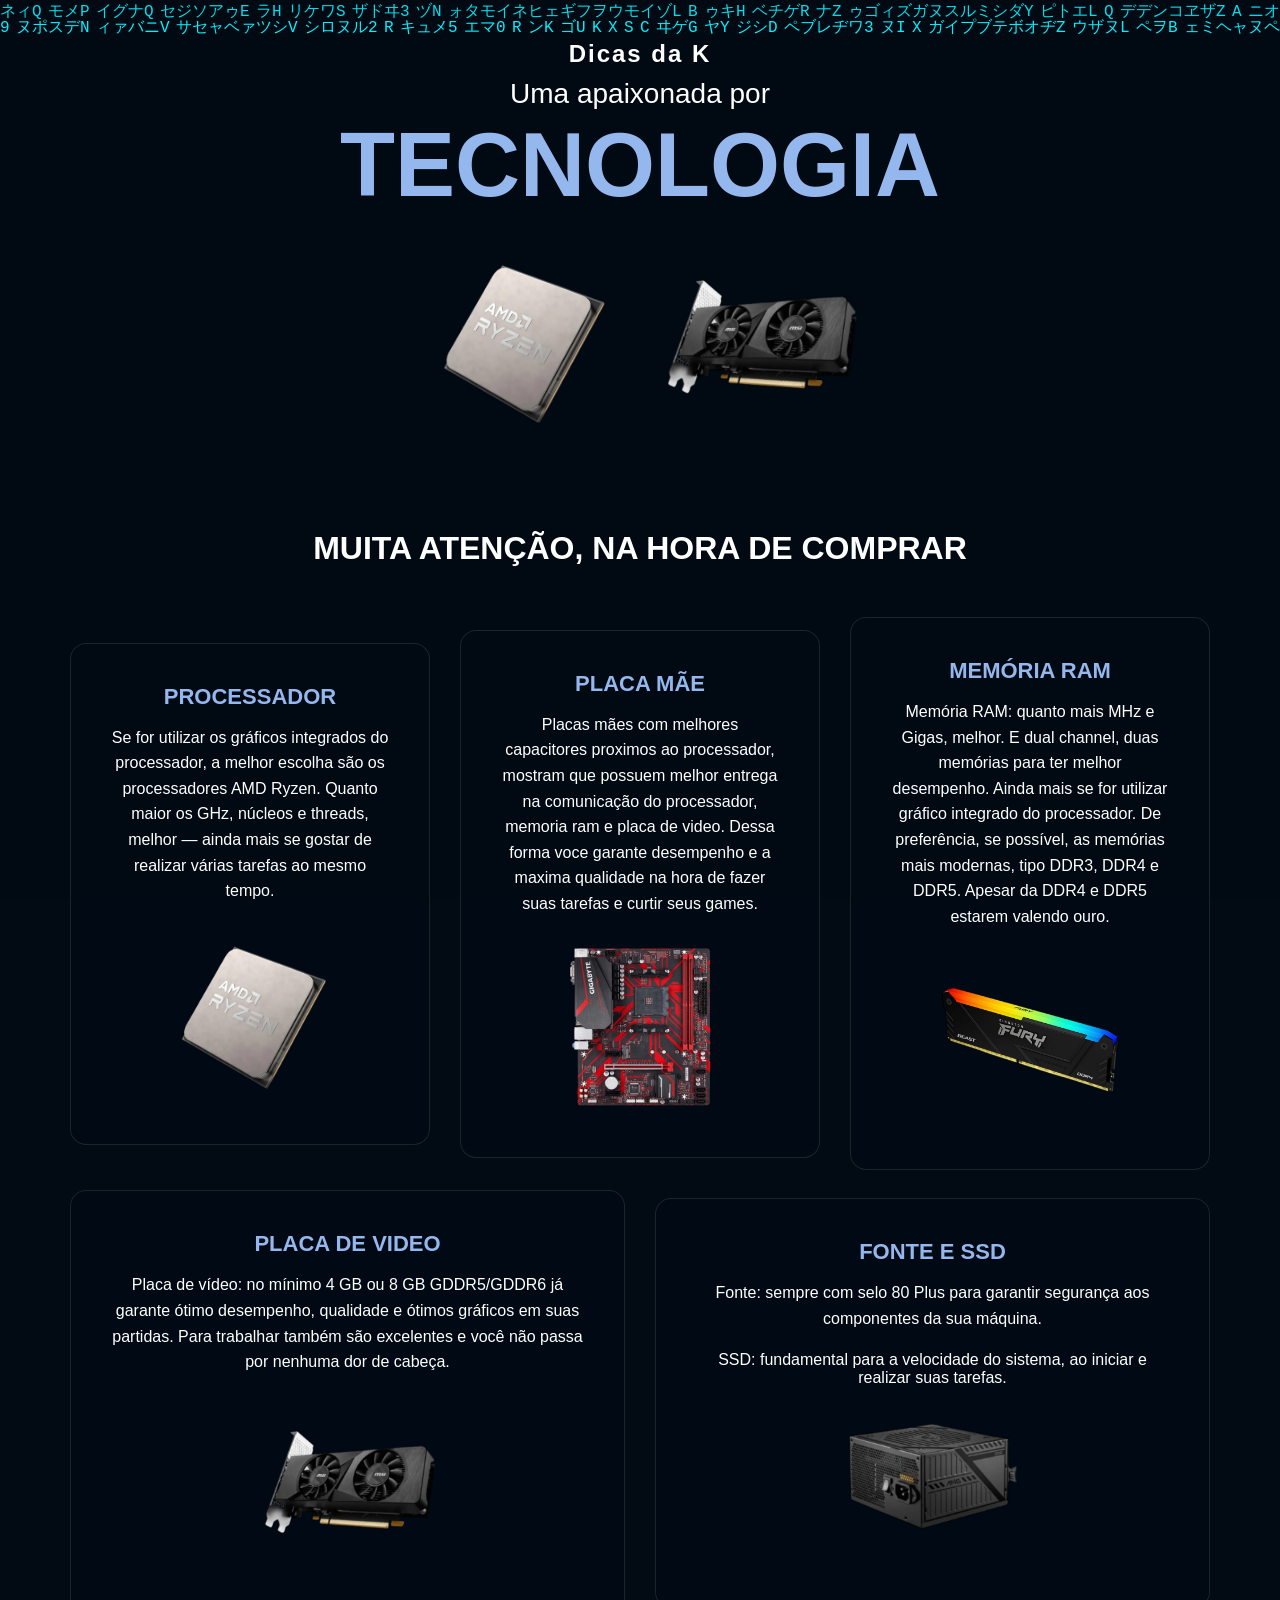
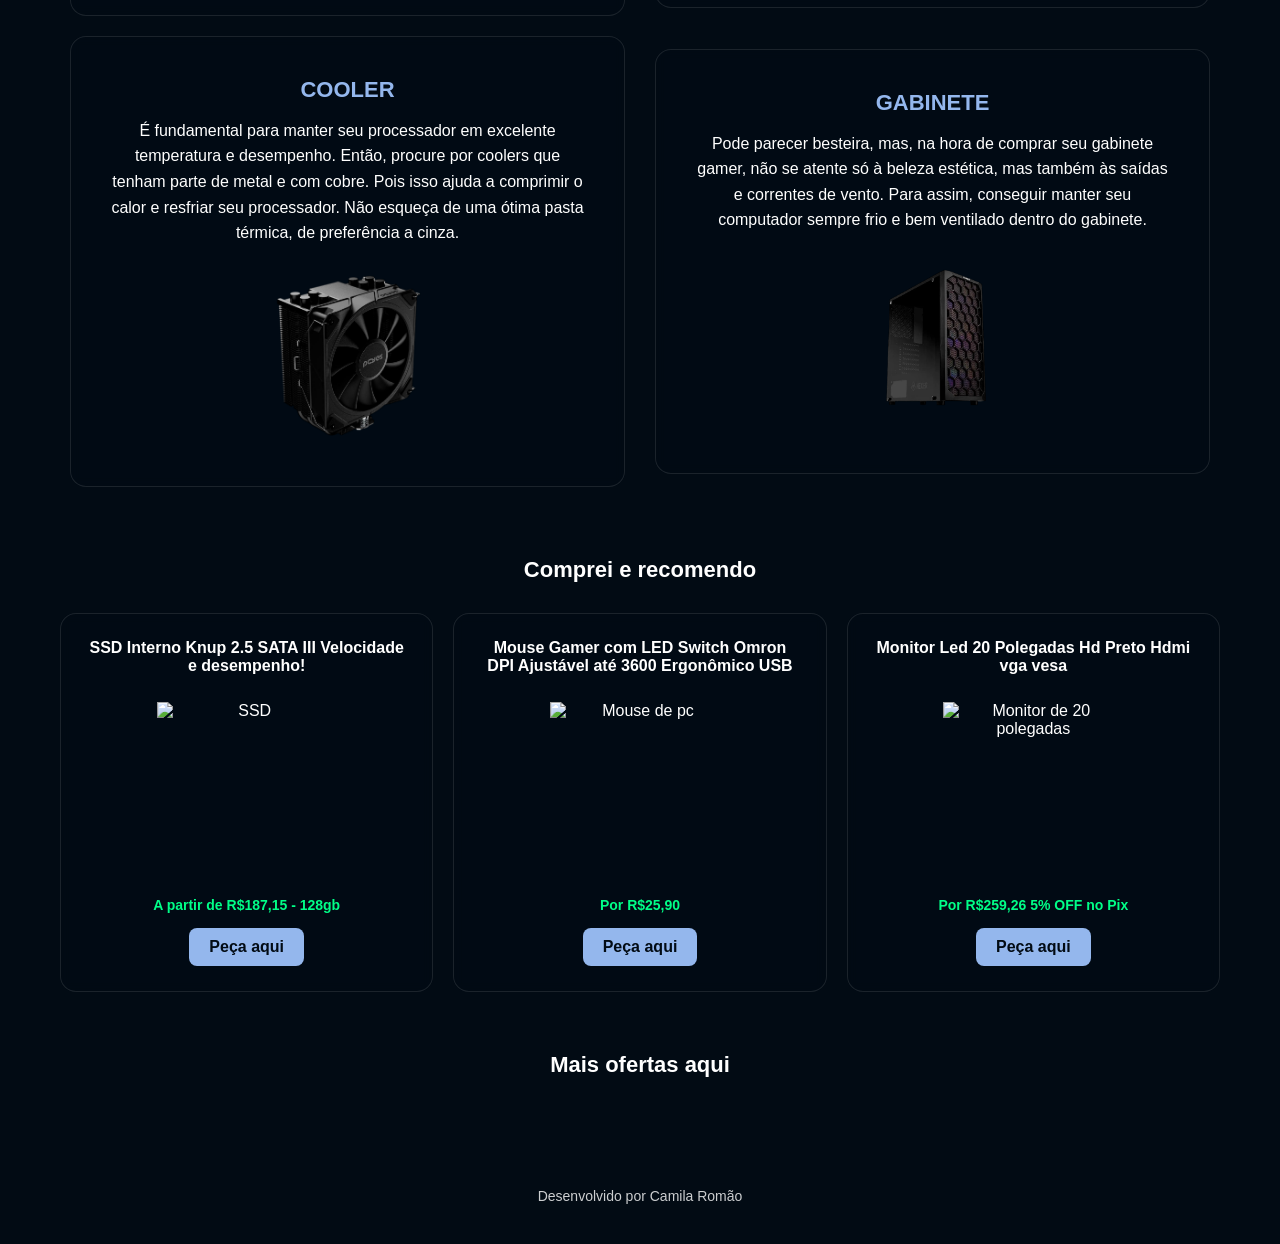
==== commit 0ccca330: "Update index.html" ====
--- a/index.html
+++ b/index.html
@@ -111,7 +111,7 @@
             </div>
 
             <div class="mais-ofertas">
-             <a class="mais-ofertas-aqui" href="https://collshp.com/colecaocamilaachadinhos/category/2651714" target="_blank" rel="noopener noreferrer">Mais ofertas aqui</a> 
+             <a class="mais-ofertas-aqui" href="https://meli.la/18ugMSY" target="_blank" rel="noopener noreferrer">Mais ofertas aqui</a> 
             </div>
             </section>
 
